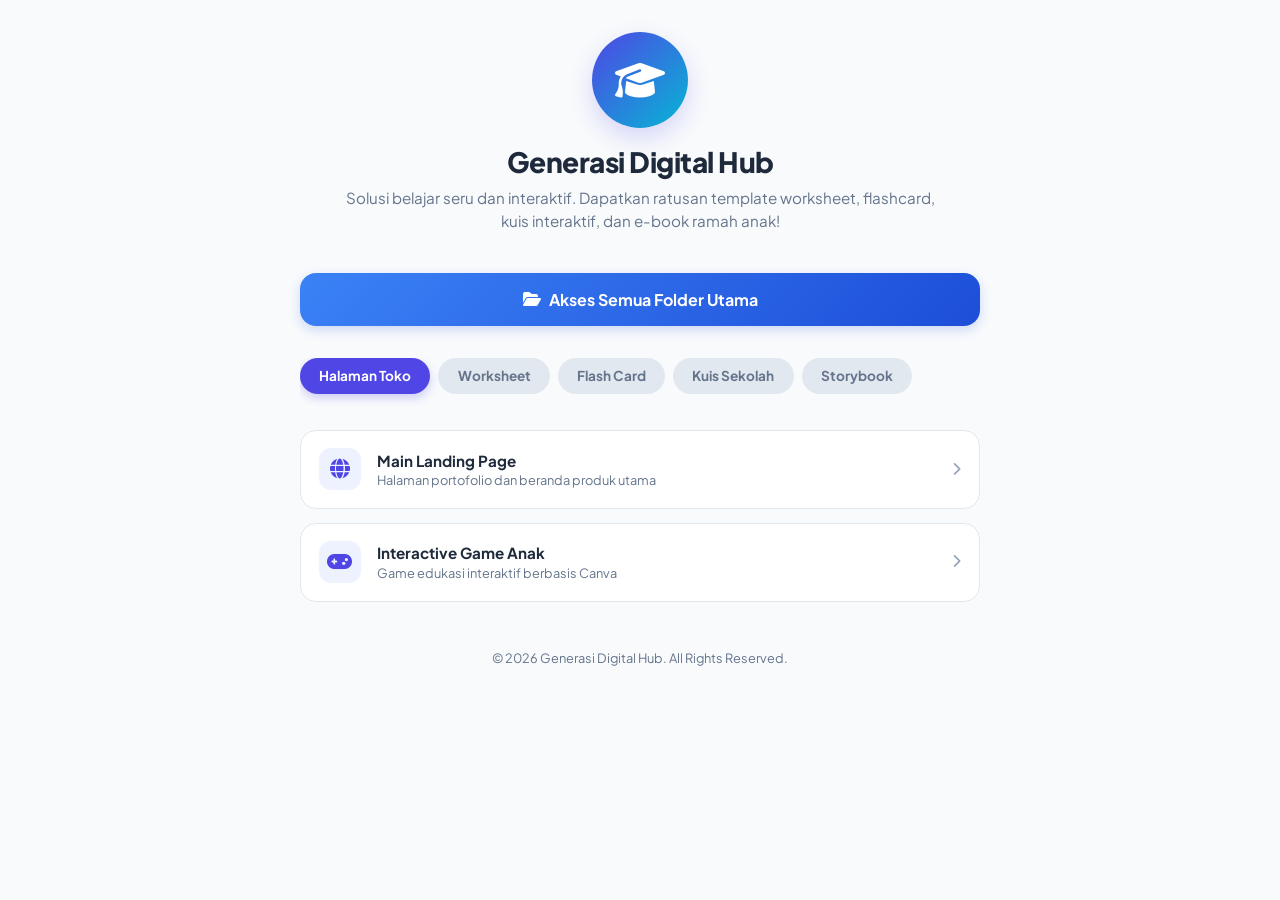
==== index.html @ f3256b4b "Web Digital Hub" ====
<!doctype html>
<html lang="id">
  <head>
    <meta charset="UTF-8" />
    <meta name="viewport" content="width=device-width, initial-scale=1.0" />
    <title>Generasi Digital Hub - Produk Edukasi Anak</title>

    <!-- Favicon (Ikon Title Tab Browser) -->
    <link rel="icon" type="image/png" href="assets/logo-digital-hub.png" />

    <!-- Google Fonts & FontAwesome Icons -->
    <link
      href="https://fonts.googleapis.com/css2?family=Plus+Jakarta+Sans:wght@400;600;700;800&display=swap"
      rel="stylesheet"
    />
    <link
      rel="stylesheet"
      href="https://cdnjs.cloudflare.com/ajax/libs/font-awesome/6.4.0/css/all.min.css"
    />

    <!-- Menghubungkan ke file CSS eksternal -->
    <link rel="stylesheet" href="style.css" />
  </head>
  <body>
    <div class="container">
      <!-- Header Profil -->
      <header class="profile-card">
        <div class="profile-avatar">
          <i class="fa-solid fa-graduation-cap"></i>
        </div>
        <h1>Generasi Digital Hub</h1>
        <p>
          Solusi belajar seru dan interaktif. Dapatkan ratusan template
          worksheet, flashcard, kuis interaktif, dan e-book ramah anak!
        </p>
      </header>

      <!-- Tombol Akses Folder Drive Utama -->
      <a
        href="https://drive.google.com/drive/folders/1yOhAw8MZ3-S7B-ZJ7oqLv1SVtbdza2so?usp=drive_link"
        target="_blank"
        class="main-folder-btn"
      >
        <i class="fa-solid fa-folder-open"></i> Akses Semua Folder Utama
      </a>

      <!-- Menu Navigasi Kategori (Tabs) -->
      <nav class="tabs-nav">
        <button class="tab-btn active" data-tab="landing">Halaman Toko</button>
        <button class="tab-btn" data-tab="worksheet">Worksheet</button>
        <button class="tab-btn" data-tab="flashcard">Flash Card</button>
        <button class="tab-btn" data-tab="quiz">Kuis Sekolah</button>
        <button class="tab-btn" data-tab="storybook">Storybook</button>
      </nav>

      <!-- ================= KATEGORI: HALAMAN TOKO ================= -->
      <div id="landing" class="tab-content active">
        <div class="grid-links">
          <a
            href="https://sites.google.com/view/opick-digital-081331661370/landing-page"
            target="_blank"
            class="link-card"
          >
            <div class="link-info">
              <div class="link-icon icon-lp">
                <i class="fa-solid fa-globe"></i>
              </div>
              <div class="link-details">
                <h3>Main Landing Page</h3>
                <p>Halaman portofolio dan beranda produk utama</p>
              </div>
            </div>
            <i class="fa-solid fa-chevron-right arrow-right"></i>
          </a>
          <a
            href="https://digitalprodukno1.my.canva.site/edukasi"
            target="_blank"
            class="link-card"
          >
            <div class="link-info">
              <div class="link-icon icon-lp">
                <i class="fa-solid fa-gamepad"></i>
              </div>
              <div class="link-details">
                <h3>Interactive Game Anak</h3>
                <p>Game edukasi interaktif berbasis Canva</p>
              </div>
            </div>
            <i class="fa-solid fa-chevron-right arrow-right"></i>
          </a>
          <!-- <a
            href="https://digital-produk554.my.canva.site/"
            target="_blank"
            class="link-card"
          >
            <div class="link-info">
              <div class="link-icon icon-lp">
                <i class="fa-solid fa-moon"></i>
              </div>
              <div class="link-details">
                <h3>Ramadhan For Kids Hub</h3>
                <p>Paket materi khusus bulan suci Ramadhan</p>
              </div>
            </div>
            <i class="fa-solid fa-chevron-right arrow-right"></i>
          </a>
          <a
            href="https://digital-produk-termurah-no-1.my.canva.site/ibadah-harian"
            target="_blank"
            class="link-card"
          >
            <div class="link-info">
              <div class="link-icon icon-lp">
                <i class="fa-solid fa-mosque"></i>
              </div>
              <div class="link-details">
                <h3>Jurnal Ibadah Harian</h3>
                <p>Pelacak aktivitas ibadah harian anak</p>
              </div>
            </div>
            <i class="fa-solid fa-chevron-right arrow-right"></i>
          </a>
          <a
            href="https://digitalprodukno1.my.canva.site/mantab"
            target="_blank"
            class="link-card"
          >
            <div class="link-info">
              <div class="link-icon icon-lp">
                <i class="fa-solid fa-wallet"></i>
              </div>
              <div class="link-details">
                <h3>Template Keuangan & Tabungan</h3>
                <p>Manajemen finansial personal praktis</p>
              </div>
            </div>
            <i class="fa-solid fa-chevron-right arrow-right"></i>
          </a>
          <a
            href="https://chat.whatsapp.com/EGX2EAZQjva0gitTzQgfru?mode=hqctcla"
            target="_blank"
            class="link-card"
          >
            <div class="link-info">
              <div class="link-icon icon-wa">
                <i class="fa-brands fa-whatsapp"></i>
              </div>
              <div class="link-details">
                <h3>Grup Komunitas WA</h3>
                <p>Dapatkan tips jualan & info produk terbaru</p>
              </div>
            </div>
            <i class="fa-solid fa-chevron-right arrow-right"></i>
          </a> -->
        </div>
      </div>

      <!-- ================= KATEGORI: WORKSHEET ================= -->
      <div id="worksheet" class="tab-content">
        <div class="sub-nav-buttons">
          <a
            href="https://sites.google.com/view/generasi554/worksheet"
            target="_blank"
            class="btn-sub-green"
            ><i class="fa-solid fa-file-lines"></i> Web Worksheet</a
          >
          <a
            href="https://drive.google.com/drive/folders/1l0S2315Ajy639b77WOz5zc8lnQIIHLxS?usp=drive_link"
            target="_blank"
            class="btn-sub-blue"
            ><i class="fa-solid fa-folder"></i> Folder Drive</a
          >
        </div>
        <div class="grid-links">
          <a
            href="https://drive.google.com/file/d/1TR3hW6Ta8EW6JM1tsCQ7rFKMreN8O-rH/view?usp=drive_link"
            target="_blank"
            class="link-card"
          >
            <div class="link-info">
              <div class="link-icon icon-ws">
                <i class="fa-solid fa-font"></i>
              </div>
              <div class="link-details">
                <h3>Seri Alfabet</h3>
                <p>Belajar menulis & mengenal huruf abjad</p>
              </div>
            </div>
            <i class="fa-solid fa-chevron-right arrow-right"></i>
          </a>
          <a
            href="https://drive.google.com/file/d/1B8YoKbNsIa2Cz17eKem4wo7slBunPDha/view?usp=drive_link"
            target="_blank"
            class="link-card"
          >
            <div class="link-info">
              <div class="link-icon icon-ws">
                <i class="fa-solid fa-book-quran"></i>
              </div>
              <div class="link-details">
                <h3>Seri Huruf Hijaiyah</h3>
                <p>Dasar membaca Al-Qur'an sejak dini</p>
              </div>
            </div>
            <i class="fa-solid fa-chevron-right arrow-right"></i>
          </a>
          <a
            href="https://drive.google.com/file/d/1MfzAHmiw7P8wLepiQCrmdug3B9asnDfl/view?usp=drive_link"
            target="_blank"
            class="link-card"
          >
            <div class="link-info">
              <div class="link-icon icon-ws">
                <i class="fa-solid fa-calculator"></i>
              </div>
              <div class="link-details">
                <h3>Seri Berhitung & Matematika</h3>
                <p>Latihan angka dasar dan penjumlahan ceria</p>
              </div>
            </div>
            <i class="fa-solid fa-chevron-right arrow-right"></i>
          </a>
          <a
            href="https://drive.google.com/file/d/1g7926h3T6iOXViNBSBApqz4NqtBubUJS/view?usp=drive_link"
            target="_blank"
            class="link-card"
          >
            <div class="link-info">
              <div class="link-icon icon-ws">
                <i class="fa-solid fa-paw"></i>
              </div>
              <div class="link-details">
                <h3>Seri Dunia Hewan (Fauna)</h3>
                <p>Mewarnai dan mencocokkan nama binatang</p>
              </div>
            </div>
            <i class="fa-solid fa-chevron-right arrow-right"></i>
          </a>
          <a
            href="https://drive.google.com/file/d/1h-lD93qgHqm221priLwvXOg4YoIK0x2-/view?usp=drive_link"
            target="_blank"
            class="link-card"
          >
            <div class="link-info">
              <div class="link-icon icon-ws">
                <i class="fa-solid fa-star-and-crescent"></i>
              </div>
              <div class="link-details">
                <h3>Seri Sholat & Wudhu</h3>
                <p>Panduan visual urutan ibadah wajib</p>
              </div>
            </div>
            <i class="fa-solid fa-chevron-right arrow-right"></i>
          </a>
        </div>
      </div>

      <!-- ================= KATEGORI: FLASH CARD ================= -->
      <div id="flashcard" class="tab-content">
        <div class="sub-nav-buttons">
          <a
            href="https://sites.google.com/view/generasi554/flash-card"
            target="_blank"
            class="btn-sub-orange"
            ><i class="fa-solid fa-layer-group"></i> Lihat Galeri Situs Flash
            Card Resmi</a
          >
        </div>
        <div class="grid-links">
          <a
            href="https://drive.google.com/file/d/1fqWiFR5ugVbkWgcGM77GCPgfOXIOn9Sw/view?usp=drive_link"
            target="_blank"
            class="link-card"
          >
            <div class="link-info">
              <div class="link-icon icon-fc">
                <i class="fa-solid fa-language"></i>
              </div>
              <div class="link-details">
                <h3>Flashcard Huruf Hijaiyah</h3>
                <p>Kartu hafalan praktis huruf Arab</p>
              </div>
            </div>
            <i class="fa-solid fa-chevron-right arrow-right"></i>
          </a>
          <a
            href="https://drive.google.com/drive/folders/1MUu9HjrU8HVXU00QNXer6wfanigWYUR2?usp=drive_link"
            target="_blank"
            class="link-card"
          >
            <div class="link-info">
              <div class="link-icon icon-fc">
                <i class="fa-solid fa-comments"></i>
              </div>
              <div class="link-details">
                <h3>Kosa Kata 3 Bahasa</h3>
                <p>Bahasa Indonesia, Inggris, dan Arab</p>
              </div>
            </div>
            <i class="fa-solid fa-chevron-right arrow-right"></i>
          </a>
          <a
            href="https://drive.google.com/file/d/1cw4KsduW1F9Yvc0DpHddKQocmUStiwEY/view?usp=drive_link"
            target="_blank"
            class="link-card"
          >
            <div class="link-info">
              <div class="link-icon icon-fc">
                <i class="fa-solid fa-divide"></i>
              </div>
              <div class="link-details">
                <h3>Perkalian & Pembagian</h3>
                <p>Metode kartu cepat hafal matematika dasar</p>
              </div>
            </div>
            <i class="fa-solid fa-chevron-right arrow-right"></i>
          </a>
          <a
            href="https://drive.google.com/file/d/17Z3YxlRS6XB1Fmj3piUB1jRF-kLIXOOI/view?usp=drive_link"
            target="_blank"
            class="link-card"
          >
            <div class="link-info">
              <div class="link-icon icon-fc">
                <i class="fa-solid fa-user-astronaut"></i>
              </div>
              <div class="link-details">
                <h3>Seri Tata Surya & Planet</h3>
                <p>Mengenal jagat raya secara visual</p>
              </div>
            </div>
            <i class="fa-solid fa-chevron-right arrow-right"></i>
          </a>
        </div>
      </div>

      <!-- ================= KATEGORI: KUIS SEKOLAH ================= -->
      <div id="quiz" class="tab-content">
        <div class="grid-links">
          <a
            href="https://sites.google.com/view/quiz-anak/pilih-kelas-sd"
            target="_blank"
            class="link-card portal-card"
          >
            <div class="link-info">
              <div class="link-icon icon-qz">
                <i class="fa-solid fa-list-check"></i>
              </div>
              <div class="link-details">
                <h3>Portal Semua Kelas SD</h3>
                <p>Akses bank soal utama untuk Sekolah Dasar</p>
              </div>
            </div>
            <i class="fa-solid fa-chevron-right arrow-right"></i>
          </a>
          <div class="quiz-grid-classes">
            <a
              href="https://sites.google.com/view/quiz-anak/kelas-1-sd"
              target="_blank"
              class="class-btn"
              >Kelas 1 SD</a
            >
            <a
              href="https://sites.google.com/view/quiz-anak/kelas-2-sd"
              target="_blank"
              class="class-btn"
              >Kelas 2 SD</a
            >
            <a
              href="https://sites.google.com/view/quiz-anak/kelas-3-sd"
              target="_blank"
              class="class-btn"
              >Kelas 3 SD</a
            >
            <a
              href="https://sites.google.com/view/quiz-anak/kelas-4-sd"
              target="_blank"
              class="class-btn"
              >Kelas 4 SD</a
            >
            <a
              href="https://sites.google.com/view/quiz-anak/kelas-5-sd"
              target="_blank"
              class="class-btn"
              >Kelas 5 SD</a
            >
            <a
              href="https://sites.google.com/view/quiz-anak/kelas-6-sd"
              target="_blank"
              class="class-btn"
              >Kelas 6 SD</a
            >
          </div>
        </div>
      </div>

      <!-- ================= KATEGORI: STORYBOOK ================= -->
      <div id="storybook" class="tab-content">
        <div
          class="storybook-header"
          style="
            margin-bottom: 20px;
            text-align: center;
            padding: 20px;
            background: #fef2f2;
            border-radius: 20px;
          "
        >
          <img
            src="assets/story1.png"
            alt="Story Illustration"
            style="
              width: 100%;
              max-width: 300px;
              border-radius: 15px;
              margin-bottom: 10px;
            "
          />
          <p style="font-size: 0.9rem; color: #991b1b; font-weight: 600">
            "Buka jendela dunia melalui imajinasi dan kisah-kisah inspiratif."
          </p>
        </div>

        <div class="grid-links">
          <!-- <a
            href="https://sites.google.com/view/generasi554/e-book"
            target="_blank"
            class="link-card portal-card"
          >
            <div class="link-info">
              <div class="link-icon icon-bk">
                <i class="fa-solid fa-book-sparkles"></i>
              </div>
              <div class="link-details">
                <h3>Pusat E-Book Digital</h3>
                <p>Lihat semua koleksi buku cerita terlengkap</p>
              </div>
            </div>
            <i
              class="fa-solid fa-arrow-up-right-from-square"
              style="color: white; opacity: 0.7"
            ></i>
          </a> -->

          <div class="quiz-grid-classes">
            <a
              href="https://sites.google.com/view/generasi554/e-book/cerita-hewan"
              target="_blank"
              class="class-btn"
            >
              <i class="fa-solid fa-paw" style="color: #10b981"></i>
              Cerita Hewan
            </a>
            <a
              href="https://sites.google.com/view/generasi554/e-book/nabi-nabi"
              target="_blank"
              class="class-btn"
            >
              <i class="fa-solid fa-mosque" style="color: #f59e0b"></i>
              Kisah Nabi
            </a>
          </div>
        </div>
      </div>

      <!-- Footer -->
      <footer>
        <p>&copy; 2026 Generasi Digital Hub. All Rights Reserved.</p>
      </footer>
    </div>

    <!-- Menghubungkan ke file JavaScript eksternal -->
    <script src="script.js"></script>
  </body>
</html>
---- style.css ----
:root {
  --primary: #4f46e5;
  --secondary: #06b6d4;
  --accent: #f59e0b;
  --bg: #f8fafc;
  --card-bg: #ffffff;
  --text-main: #1e293b;
  --text-muted: #64748b;
}

/* Reset Dasar */
* {
  box-sizing: border-box;
  margin: 0;
  padding: 0;
  font-family: "Plus Jakarta Sans", sans-serif;
}

body {
  background-color: var(--bg);
  color: var(--text-main);
  min-height: 100vh;
  padding: 2rem 1rem;
}

.container {
  max-width: 680px;
  margin: 0 auto;
}

/* Profile Header */
.profile-card {
  text-align: center;
  margin-bottom: 2.5rem;
  animation: fadeIn 0.6s ease;
}

.profile-avatar {
  width: 96px;
  height: 96px;
  background: linear-gradient(135deg, var(--primary), var(--secondary));
  color: white;
  border-radius: 50%;
  display: flex;
  align-items: center;
  justify-content: center;
  margin: 0 auto 1rem;
  font-size: 2.5rem;
  box-shadow: 0 10px 25px rgba(79, 70, 229, 0.2);
}

.profile-card h1 {
  font-size: 1.75rem;
  font-weight: 800;
  margin-bottom: 0.5rem;
  letter-spacing: -0.5px;
}

.profile-card p {
  color: var(--text-muted);
  font-size: 0.95rem;
  max-width: 600px;
  margin: 0 auto;
  line-height: 1.5;
}

/* Tombol Folder Utama */
.main-folder-btn {
  display: flex;
  align-items: center;
  justify-content: center;
  gap: 0.5rem;
  background: linear-gradient(135deg, #3b82f6, #1d4ed8);
  color: white;
  padding: 1rem;
  border-radius: 16px;
  text-decoration: none;
  font-weight: 700;
  margin-bottom: 2rem;
  box-shadow: 0 4px 12px rgba(29, 78, 216, 0.2);
  transition: transform 0.2s;
}

.main-folder-btn:hover {
  transform: translateY(-2px);
}

/* Tab Navigasi */
.tabs-nav {
  display: flex;
  gap: 0.5rem;
  overflow-x: auto;
  padding-bottom: 0.75rem;
  margin-bottom: 1.5rem;
  scrollbar-width: none;
}

.tabs-nav::-webkit-scrollbar {
  display: none;
}

.tab-btn {
  background: #e2e8f0;
  border: none;
  padding: 0.6rem 1.2rem;
  border-radius: 30px;
  font-size: 0.85rem;
  font-weight: 700;
  color: var(--text-muted);
  cursor: pointer;
  white-space: nowrap;
  transition: all 0.2s ease;
}

.tab-btn.active {
  background: var(--primary);
  color: white;
  box-shadow: 0 4px 10px rgba(79, 70, 229, 0.25);
}

/* Konten Tab */
.tab-content {
  display: none;
  animation: slideUp 0.4s ease;
}

.tab-content.active {
  display: block;
}

.grid-links {
  display: flex;
  flex-direction: column;
  gap: 0.85rem;
}

/* Desain Card Link */
.link-card {
  background: var(--card-bg);
  border: 1px solid #e2e8f0;
  border-radius: 16px;
  padding: 1.1rem;
  display: flex;
  align-items: center;
  justify-content: space-between;
  text-decoration: none;
  color: var(--text-main);
  transition: all 0.2s cubic-bezier(0.4, 0, 0.2, 1);
}

.link-card:hover {
  transform: translateY(-2px);
  border-color: var(--primary);
  box-shadow: 0 10px 20px rgba(0, 0, 0, 0.04);
}

.link-info {
  display: flex;
  align-items: center;
  gap: 1rem;
}

.link-icon {
  width: 42px;
  height: 42px;
  border-radius: 12px;
  display: flex;
  align-items: center;
  justify-content: center;
  font-size: 1.25rem;
}

/* Pewarnaan Icon Kustom */
.icon-lp {
  background: #eef2ff;
  color: #4f46e5;
}
.icon-ws {
  background: #ecfdf5;
  color: #10b981;
}
.icon-fc {
  background: #fff7ed;
  color: #f97316;
}
.icon-qz {
  background: #f0fdf4;
  color: #22c55e;
}
.icon-wa {
  background: #dcfce7;
  color: #16a34a;
}

.link-details h3 {
  font-size: 0.95rem;
  font-weight: 700;
  margin-bottom: 0.15rem;
}

.link-details p {
  font-size: 0.8rem;
  color: var(--text-muted);
}

.arrow-right {
  color: #94a3b8;
  font-size: 0.85rem;
  transition: transform 0.2s;
}

.link-card:hover .arrow-right {
  transform: translateX(4px);
  color: var(--primary);
}

/* Sub Navigation Buttons (Sub-Header Tab) */
.sub-nav-buttons {
  margin-bottom: 1rem;
  display: flex;
  gap: 0.5rem;
}

.sub-nav-buttons a {
  flex: 1;
  text-align: center;
  font-size: 0.8rem;
  padding: 0.6rem;
  border-radius: 8px;
  text-decoration: none;
  font-weight: bold;
}

.btn-sub-green {
  background: #def7ec;
  color: #03543f;
}
.btn-sub-blue {
  background: #ebf5ff;
  color: #1e429f;
}
.btn-sub-orange {
  background: #fff7ed;
  color: #c2410c;
  display: block;
  width: 100%;
}

/* Grid Tombol Kelas Kuis */
.portal-card {
  border-left: 4px solid var(--secondary);
}

.quiz-grid-classes {
  display: grid;
  grid-template-columns: repeat(2, 1fr);
  gap: 0.75rem;
  margin-top: 0.5rem;
}

.class-btn {
  background: white;
  border: 1px solid #e2e8f0;
  padding: 1rem;
  border-radius: 12px;
  text-decoration: none;
  text-align: center;
  color: var(--text-main);
  font-weight: 700;
  font-size: 0.9rem;
  transition: all 0.2s;
}

.class-btn:hover {
  background: #f1f5f9;
  border-color: var(--secondary);
}

/* Footer */
footer {
  text-align: center;
  margin-top: 3rem;
  font-size: 0.8rem;
  color: var(--text-muted);
}

/* Animasi */
@keyframes fadeIn {
  from {
    opacity: 0;
    transform: translateY(-10px);
  }
  to {
    opacity: 1;
    transform: translateY(0);
  }
}

@keyframes slideUp {
  from {
    opacity: 0;
    transform: translateY(15px);
  }
  to {
    opacity: 1;
    transform: translateY(0);
  }
}

/* Gaya Khusus Kategori Storybook */
#storybook .portal-card {
  background: linear-gradient(135deg, #6366f1 0%, #a855f7 100%);
  border: none;
  color: white;
  transition: transform 0.3s ease;
}

#storybook .portal-card:hover {
  transform: translateY(-5px);
  box-shadow: 0 10px 20px rgba(99, 102, 241, 0.3);
}

#storybook .portal-card h3,
#storybook .portal-card p {
  color: white;
}

#storybook .icon-bk {
  background: rgba(255, 255, 255, 0.2) !important;
  color: white !important;
}

/* Mengubah tombol kelas menjadi Tile/Kartu Kecil */
#storybook .quiz-grid-classes {
  display: grid;
  grid-template-columns: 1fr 1fr;
  gap: 15px;
  margin-top: 20px;
}

#storybook .class-btn {
  background: white;
  border: 2px solid #f3f4f6;
  border-radius: 15px;
  padding: 20px 15px;
  display: flex;
  flex-direction: column;
  align-items: center;
  justify-content: center;
  gap: 10px;
  font-weight: 700;
  color: #4b5563;
  text-decoration: none;
  transition: all 0.3s ease;
  height: auto; /* Agar fleksibel */
}

#storybook .class-btn i {
  font-size: 2rem;
  margin-bottom: 5px;
}

/* Warna Hover khusus tiap kategori */
#storybook .class-btn:nth-child(1):hover {
  /* Cerita Hewan */
  border-color: #10b981;
  background: #ecfdf5;
  color: #047857;
}

#storybook .class-btn:nth-child(2):hover {
  /* Kisah Nabi */
  border-color: #f59e0b;
  background: #fffbeb;
  color: #b45309;
}
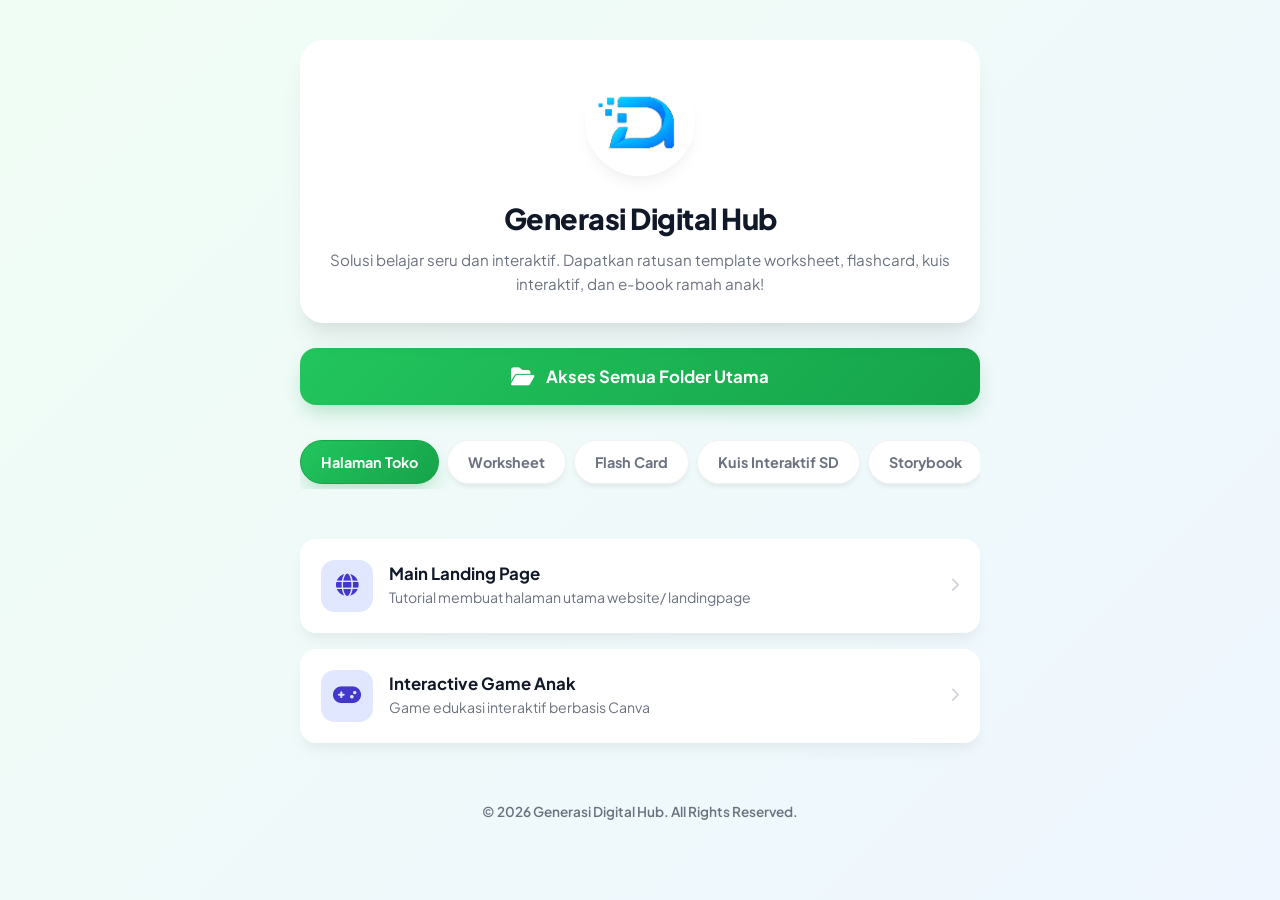
==== commit b282932c: "Update style" ====
--- a/index.html
+++ b/index.html
@@ -26,7 +26,7 @@
       <!-- Header Profil -->
       <header class="profile-card">
         <div class="profile-avatar">
-          <i class="fa-solid fa-graduation-cap"></i>
+          <img src="assets/logo-digital-hub.png" alt="Ika Digital Hub" />
         </div>
         <h1>Generasi Digital Hub</h1>
         <p>
@@ -45,13 +45,20 @@
       </a>
 
       <!-- Menu Navigasi Kategori (Tabs) -->
-      <nav class="tabs-nav">
-        <button class="tab-btn active" data-tab="landing">Halaman Toko</button>
-        <button class="tab-btn" data-tab="worksheet">Worksheet</button>
-        <button class="tab-btn" data-tab="flashcard">Flash Card</button>
-        <button class="tab-btn" data-tab="quiz">Kuis Sekolah</button>
-        <button class="tab-btn" data-tab="storybook">Storybook</button>
-      </nav>
+      <div class="tabs-container">
+        <nav class="tabs-nav" id="tabsNav">
+          <button class="tab-btn active" data-tab="landing">
+            Halaman Toko
+          </button>
+          <button class="tab-btn" data-tab="worksheet">Worksheet</button>
+          <button class="tab-btn" data-tab="flashcard">Flash Card</button>
+          <button class="tab-btn" data-tab="quiz">Kuis Interaktif SD</button>
+          <button class="tab-btn" data-tab="storybook">Storybook</button>
+        </nav>
+        <button class="tab-next-btn" id="tabNextBtn" aria-label="Next Category">
+          <i class="fa-solid fa-chevron-right"></i>
+        </button>
+      </div>
 
       <!-- ================= KATEGORI: HALAMAN TOKO ================= -->
       <div id="landing" class="tab-content active">
@@ -67,7 +74,7 @@
               </div>
               <div class="link-details">
                 <h3>Main Landing Page</h3>
-                <p>Halaman portofolio dan beranda produk utama</p>
+                <p>Tutorial membuat halaman utama website/ landingpage</p>
               </div>
             </div>
             <i class="fa-solid fa-chevron-right arrow-right"></i>
@@ -315,18 +322,19 @@
             </div>
             <i class="fa-solid fa-chevron-right arrow-right"></i>
           </a>
-          <a
-            href="https://drive.google.com/file/d/17Z3YxlRS6XB1Fmj3piUB1jRF-kLIXOOI/view?usp=drive_link"
+
+          <a
+            href="https://drive.google.com/drive/folders/1wjxrXimkU-em0KOehtTSGDWdwWrPpYQA?usp=drive_link"
             target="_blank"
             class="link-card"
           >
             <div class="link-info">
               <div class="link-icon icon-fc">
-                <i class="fa-solid fa-user-astronaut"></i>
-              </div>
-              <div class="link-details">
-                <h3>Seri Tata Surya & Planet</h3>
-                <p>Mengenal jagat raya secara visual</p>
+                <i class="fa-solid fa-folder"></i>
+              </div>
+              <div class="link-details">
+                <h3>Full Flashcard</h3>
+                <p>Kumpulan Flashcard</p>
               </div>
             </div>
             <i class="fa-solid fa-chevron-right arrow-right"></i>
--- a/style.css
+++ b/style.css
@@ -1,97 +1,172 @@
+/* ================= SYSTEM RESET & VARIABLES ================= */
 :root {
-  --primary: #4f46e5;
-  --secondary: #06b6d4;
-  --accent: #f59e0b;
-  --bg: #f8fafc;
-  --card-bg: #ffffff;
-  --text-main: #1e293b;
-  --text-muted: #64748b;
-}
-
-/* Reset Dasar */
+  --primary-color: #4f46e5;
+  --bg-gradient: linear-gradient(135deg, #f0fdf4 0%, #eff6ff 100%);
+  --text-main: #1f2937;
+  --text-muted: #6b7280;
+  --card-bg: rgba(255, 255, 255, 0.95);
+  --shadow-sm:
+    0 4px 6px -1px rgba(0, 0, 0, 0.05), 0 2px 4px -1px rgba(0, 0, 0, 0.03);
+  --shadow-md:
+    0 10px 15px -3px rgba(0, 0, 0, 0.05), 0 4px 6px -2px rgba(0, 0, 0, 0.02);
+  --shadow-lg:
+    0 20px 25px -5px rgba(0, 0, 0, 0.08), 0 10px 10px -5px rgba(0, 0, 0, 0.04);
+  --radius-lg: 24px;
+  --radius-md: 16px;
+  --transition: all 0.3s cubic-bezier(0.4, 0, 0.2, 1);
+}
+
 * {
-  box-sizing: border-box;
   margin: 0;
   padding: 0;
+  box-sizing: border-box;
+}
+
+body {
   font-family: "Plus Jakarta Sans", sans-serif;
-}
-
-body {
-  background-color: var(--bg);
+  background: var(--bg-gradient);
   color: var(--text-main);
   min-height: 100vh;
-  padding: 2rem 1rem;
+  padding: 40px 20px;
+  display: flex;
+  justify-content: center;
+  align-items: flex-start;
 }
 
 .container {
+  width: 100%;
   max-width: 680px;
   margin: 0 auto;
 }
 
-/* Profile Header */
+/* ================= HEADER PROFILE ================= */
 .profile-card {
+  background: var(--card-bg);
+  padding: 25px 10px;
+  border-radius: var(--radius-lg);
   text-align: center;
-  margin-bottom: 2.5rem;
-  animation: fadeIn 0.6s ease;
-}
-
-.profile-avatar {
-  width: 96px;
-  height: 96px;
-  background: linear-gradient(135deg, var(--primary), var(--secondary));
-  color: white;
+  box-shadow: var(--shadow-lg);
+  backdrop-filter: blur(10px);
+  border: 1px solid rgba(255, 255, 255, 0.6);
+  margin-bottom: 25px;
+  position: relative;
+  overflow: hidden;
+}
+
+.profile-avatar img {
+  width: 110px;
+  height: 110px;
   border-radius: 50%;
-  display: flex;
-  align-items: center;
-  justify-content: center;
-  margin: 0 auto 1rem;
-  font-size: 2.5rem;
-  box-shadow: 0 10px 25px rgba(79, 70, 229, 0.2);
+  object-fit: cover;
+  border: 4px solid #fff;
+  box-shadow: var(--shadow-md);
+  margin-bottom: 20px;
+  transition: var(--transition);
+}
+
+.profile-card:hover .profile-avatar img {
+  transform: scale(1.05) rotate(5deg);
 }
 
 .profile-card h1 {
-  font-size: 1.75rem;
+  font-size: 1.8rem;
   font-weight: 800;
-  margin-bottom: 0.5rem;
+  color: #111827;
+  margin-bottom: 12px;
   letter-spacing: -0.5px;
 }
 
 .profile-card p {
+  font-size: 0.95rem;
   color: var(--text-muted);
-  font-size: 0.95rem;
-  max-width: 600px;
-  margin: 0 auto;
-  line-height: 1.5;
-}
-
-/* Tombol Folder Utama */
+  line-height: 1.6;
+}
+
+/* ================= MAIN DRIVE BUTTON ================= */
 .main-folder-btn {
   display: flex;
   align-items: center;
   justify-content: center;
-  gap: 0.5rem;
-  background: linear-gradient(135deg, #3b82f6, #1d4ed8);
-  color: white;
-  padding: 1rem;
-  border-radius: 16px;
+  gap: 12px;
+  background: linear-gradient(135deg, #22c55e 0%, #16a34a 100%);
+  color: white;
   text-decoration: none;
+  padding: 18px;
+  border-radius: var(--radius-md);
   font-weight: 700;
-  margin-bottom: 2rem;
-  box-shadow: 0 4px 12px rgba(29, 78, 216, 0.2);
-  transition: transform 0.2s;
+  font-size: 1.05rem;
+  box-shadow: 0 10px 20px -5px rgba(22, 163, 74, 0.3);
+  transition: var(--transition);
+  margin-bottom: 30px;
 }
 
 .main-folder-btn:hover {
-  transform: translateY(-2px);
-}
-
-/* Tab Navigasi */
+  transform: translateY(-3px);
+  box-shadow: 0 15px 25px -5px rgba(22, 163, 74, 0.4);
+}
+
+.main-folder-btn i {
+  font-size: 1.3rem;
+}
+
+/* ================= TABS NAVIGATION ================= */
 .tabs-nav {
   display: flex;
-  gap: 0.5rem;
+  gap: 8px;
   overflow-x: auto;
-  padding-bottom: 0.75rem;
-  margin-bottom: 1.5rem;
+  padding-bottom: 10px;
+  margin-bottom: 25px;
+  scrollbar-width: none; /* Hide scrollbar for Firefox */
+}
+
+.tabs-nav::-webkit-scrollbar {
+  display: none; /* Hide scrollbar for Chrome/Safari */
+}
+
+.tab-btn {
+  flex: 0 0 auto;
+  background: var(--card-bg);
+  border: 1px solid rgba(0, 0, 0, 0.05);
+  padding: 12px 20px;
+  border-radius: 30px;
+  font-family: inherit;
+  font-weight: 700;
+  font-size: 0.9rem;
+  color: var(--text-muted);
+  cursor: pointer;
+  box-shadow: var(--shadow-sm);
+  transition: var(--transition);
+}
+
+.tab-btn:hover {
+  background: #f3f4f6;
+  color: var(--text-main);
+}
+
+.tab-btn.active {
+  background: linear-gradient(135deg, #22c55e 0%, #16a34a 100%);
+  color: white;
+  box-shadow: 0 10px 20px -5px rgba(22, 163, 74, 0.3);
+  border-color: #16a34a;
+}
+
+/* Kontainer Utama Navigasi */
+.tabs-container {
+  position: relative;
+  margin-bottom: 25px;
+  width: 100%;
+  display: flex;
+  align-items: center;
+}
+
+/* Area Menu yang Bisa Di-scroll */
+.tabs-nav {
+  display: flex;
+  gap: 8px;
+  overflow-x: auto;
+  scroll-behavior: smooth; /* Membuat efek geser menjadi halus saat tombol diklik */
+  width: 100%;
+  padding: 5px 50px 5px 0px; /* Memberi ruang di kanan agar tombol tidak tertutup tombol panah */
   scrollbar-width: none;
 }
 
@@ -99,278 +174,306 @@
   display: none;
 }
 
-.tab-btn {
-  background: #e2e8f0;
+/* Tombol Panah "Next" Modern */
+.tab-next-btn {
+  position: absolute;
+  right: 0;
+  top: 50%;
+  transform: translateY(-50%);
+  width: 38px;
+  height: 38px;
+  background: linear-gradient(135deg, #22c55e 0%, #16a34a 100%);
+  color: white;
   border: none;
-  padding: 0.6rem 1.2rem;
-  border-radius: 30px;
-  font-size: 0.85rem;
-  font-weight: 700;
-  color: var(--text-muted);
+  border-radius: 50%;
+  display: flex;
+  align-items: center;
+  justify-content: center;
   cursor: pointer;
-  white-space: nowrap;
-  transition: all 0.2s ease;
-}
-
-.tab-btn.active {
-  background: var(--primary);
-  color: white;
-  box-shadow: 0 4px 10px rgba(79, 70, 229, 0.25);
-}
-
-/* Konten Tab */
+  box-shadow: 0 4px 10px rgba(22, 163, 74, 0.35);
+  z-index: 10;
+  transition: var(--transition);
+}
+
+.tab-next-btn:hover {
+  background: linear-gradient(135deg, #16a34a 0%, #15803d 100%);
+  transform: translateY(-50%) scale(1.05);
+}
+
+/* Menyembunyikan tombol panah di layar PC/Laptop besar karena semua menu sudah terlihat */
+@media (min-width: 769px) {
+  .tab-next-btn {
+    display: none;
+  }
+  .tabs-nav {
+    padding-right: 0; /* Kembalikan padding di desktop */
+  }
+}
+
+/* ================= TAB CONTENT SYSTEM ================= */
 .tab-content {
   display: none;
-  animation: slideUp 0.4s ease;
+  animation: fadeIn 0.4s ease-in-out;
 }
 
 .tab-content.active {
   display: block;
 }
 
+@keyframes fadeIn {
+  from {
+    opacity: 0;
+    transform: translateY(10px);
+  }
+  to {
+    opacity: 1;
+    transform: translateY(0);
+  }
+}
+
+/* ================= GRID LINKS (CARDS) ================= */
 .grid-links {
   display: flex;
   flex-direction: column;
-  gap: 0.85rem;
-}
-
-/* Desain Card Link */
+  gap: 16px;
+}
+
 .link-card {
+  display: flex;
+  align-items: center;
+  justify-content: space-between;
   background: var(--card-bg);
-  border: 1px solid #e2e8f0;
-  border-radius: 16px;
-  padding: 1.1rem;
-  display: flex;
-  align-items: center;
-  justify-content: space-between;
+  padding: 20px;
+  border-radius: var(--radius-md);
   text-decoration: none;
-  color: var(--text-main);
-  transition: all 0.2s cubic-bezier(0.4, 0, 0.2, 1);
+  box-shadow: var(--shadow-md);
+  border: 1px solid rgba(255, 255, 255, 0.7);
+  transition: var(--transition);
 }
 
 .link-card:hover {
-  transform: translateY(-2px);
-  border-color: var(--primary);
-  box-shadow: 0 10px 20px rgba(0, 0, 0, 0.04);
+  transform: translateX(4px) translateY(-2px);
+  box-shadow: var(--shadow-lg);
+  border-color: rgba(79, 70, 229, 0.2);
 }
 
 .link-info {
   display: flex;
   align-items: center;
-  gap: 1rem;
-}
-
+  gap: 16px;
+}
+
+/* Icons styling with vibrant colors */
 .link-icon {
-  width: 42px;
-  height: 42px;
-  border-radius: 12px;
-  display: flex;
-  align-items: center;
-  justify-content: center;
-  font-size: 1.25rem;
-}
-
-/* Pewarnaan Icon Kustom */
+  width: 52px;
+  height: 52px;
+  border-radius: 14px;
+  display: flex;
+  align-items: center;
+  justify-content: center;
+  font-size: 1.4rem;
+}
+
 .icon-lp {
-  background: #eef2ff;
-  color: #4f46e5;
+  background: #e0e7ff;
+  color: #4338ca;
 }
 .icon-ws {
-  background: #ecfdf5;
-  color: #10b981;
+  background: #dcfce7;
+  color: #15803d;
 }
 .icon-fc {
-  background: #fff7ed;
-  color: #f97316;
+  background: #ffedd5;
+  color: #c2410c;
 }
 .icon-qz {
-  background: #f0fdf4;
-  color: #22c55e;
+  background: #fae8ff;
+  color: #a21caf;
 }
 .icon-wa {
   background: #dcfce7;
   color: #16a34a;
+  font-size: 1.6rem;
 }
 
 .link-details h3 {
-  font-size: 0.95rem;
+  font-size: 1.05rem;
   font-weight: 700;
-  margin-bottom: 0.15rem;
+  color: #111827;
+  margin-bottom: 4px;
 }
 
 .link-details p {
-  font-size: 0.8rem;
+  font-size: 0.88rem;
   color: var(--text-muted);
+  line-height: 1.4;
 }
 
 .arrow-right {
-  color: #94a3b8;
-  font-size: 0.85rem;
-  transition: transform 0.2s;
+  color: #d1d5db;
+  transition: var(--transition);
+  font-size: 0.9rem;
 }
 
 .link-card:hover .arrow-right {
-  transform: translateX(4px);
-  color: var(--primary);
-}
-
-/* Sub Navigation Buttons (Sub-Header Tab) */
+  color: var(--primary-color);
+  transform: translateX(3px);
+}
+
+/* ================= SUB NAVIGATION BUTTONS ================= */
 .sub-nav-buttons {
-  margin-bottom: 1rem;
-  display: flex;
-  gap: 0.5rem;
+  display: grid;
+  grid-template-columns: 1fr 1fr;
+  gap: 12px;
+  margin-bottom: 20px;
 }
 
 .sub-nav-buttons a {
-  flex: 1;
-  text-align: center;
-  font-size: 0.8rem;
-  padding: 0.6rem;
-  border-radius: 8px;
+  display: flex;
+  align-items: center;
+  justify-content: center;
+  gap: 8px;
   text-decoration: none;
-  font-weight: bold;
+  padding: 14px;
+  border-radius: var(--radius-md);
+  font-weight: 700;
+  font-size: 0.9rem;
+  box-shadow: var(--shadow-sm);
+  transition: var(--transition);
+}
+
+.sub-nav-buttons a:hover {
+  transform: translateY(-2px);
 }
 
 .btn-sub-green {
-  background: #def7ec;
-  color: #03543f;
+  background: #10b981;
+  color: white;
 }
 .btn-sub-blue {
-  background: #ebf5ff;
-  color: #1e429f;
+  background: #3b82f6;
+  color: white;
 }
 .btn-sub-orange {
-  background: #fff7ed;
-  color: #c2410c;
-  display: block;
-  width: 100%;
-}
-
-/* Grid Tombol Kelas Kuis */
-.portal-card {
-  border-left: 4px solid var(--secondary);
-}
-
+  background: #f97316;
+  color: white;
+  grid-column: span 2;
+}
+
+/* ================= QUIZ CLASS GRID ================= */
 .quiz-grid-classes {
   display: grid;
   grid-template-columns: repeat(2, 1fr);
-  gap: 0.75rem;
-  margin-top: 0.5rem;
+  gap: 12px;
+  margin-top: 8px;
 }
 
 .class-btn {
-  background: white;
-  border: 1px solid #e2e8f0;
-  padding: 1rem;
-  border-radius: 12px;
+  display: flex;
+  align-items: center;
+  justify-content: center;
+  gap: 8px;
+  background: var(--card-bg);
+  border: 1px solid rgba(0, 0, 0, 0.05);
+  padding: 16px;
+  border-radius: var(--radius-md);
   text-decoration: none;
-  text-align: center;
+  font-weight: 700;
+  font-size: 0.95rem;
   color: var(--text-main);
-  font-weight: 700;
-  font-size: 0.9rem;
-  transition: all 0.2s;
+  box-shadow: var(--shadow-sm);
+  transition: var(--transition);
 }
 
 .class-btn:hover {
-  background: #f1f5f9;
-  border-color: var(--secondary);
-}
-
-/* Footer */
+  background: var(--primary-color);
+  color: white;
+  transform: translateY(-2px);
+  box-shadow: 0 8px 15px -3px rgba(79, 70, 229, 0.2);
+}
+
+/* ================= FOOTER ================= */
 footer {
   text-align: center;
-  margin-top: 3rem;
-  font-size: 0.8rem;
+  margin-top: 40px;
+  padding: 20px 0;
+}
+
+footer p {
+  font-size: 0.85rem;
   color: var(--text-muted);
-}
-
-/* Animasi */
-@keyframes fadeIn {
-  from {
-    opacity: 0;
-    transform: translateY(-10px);
-  }
-  to {
-    opacity: 1;
-    transform: translateY(0);
-  }
-}
-
-@keyframes slideUp {
-  from {
-    opacity: 0;
-    transform: translateY(15px);
-  }
-  to {
-    opacity: 1;
-    transform: translateY(0);
-  }
-}
-
-/* Gaya Khusus Kategori Storybook */
-#storybook .portal-card {
-  background: linear-gradient(135deg, #6366f1 0%, #a855f7 100%);
-  border: none;
-  color: white;
-  transition: transform 0.3s ease;
-}
-
-#storybook .portal-card:hover {
-  transform: translateY(-5px);
-  box-shadow: 0 10px 20px rgba(99, 102, 241, 0.3);
-}
-
-#storybook .portal-card h3,
-#storybook .portal-card p {
-  color: white;
-}
-
-#storybook .icon-bk {
-  background: rgba(255, 255, 255, 0.2) !important;
-  color: white !important;
-}
-
-/* Mengubah tombol kelas menjadi Tile/Kartu Kecil */
-#storybook .quiz-grid-classes {
-  display: grid;
-  grid-template-columns: 1fr 1fr;
-  gap: 15px;
-  margin-top: 20px;
-}
-
-#storybook .class-btn {
-  background: white;
-  border: 2px solid #f3f4f6;
-  border-radius: 15px;
-  padding: 20px 15px;
-  display: flex;
-  flex-direction: column;
-  align-items: center;
-  justify-content: center;
-  gap: 10px;
-  font-weight: 700;
-  color: #4b5563;
-  text-decoration: none;
-  transition: all 0.3s ease;
-  height: auto; /* Agar fleksibel */
-}
-
-#storybook .class-btn i {
-  font-size: 2rem;
-  margin-bottom: 5px;
-}
-
-/* Warna Hover khusus tiap kategori */
-#storybook .class-btn:nth-child(1):hover {
-  /* Cerita Hewan */
-  border-color: #10b981;
-  background: #ecfdf5;
-  color: #047857;
-}
-
-#storybook .class-btn:nth-child(2):hover {
-  /* Kisah Nabi */
-  border-color: #f59e0b;
-  background: #fffbeb;
-  color: #b45309;
-}
+  font-weight: 600;
+}
+
+/* ================= RESPONSIVE MEDIA QUERIES ================= */
+
+/* Mengoptimalkan tampilan untuk Tablet & HP (Layar di bawah 768px) */
+@media (max-width: 768px) {
+  body {
+    padding: 20px 12px; /* Mengurangi ruang kosong di pinggir layar */
+  }
+
+  .profile-card {
+    padding: 25px 15px;
+  }
+
+  .profile-avatar img {
+    width: 90px;
+    height: 90px; /* Ukuran foto profil sedikit lebih kecil di HP */
+  }
+
+  .profile-card h1 {
+    font-size: 1.5rem; /* Menyesuaikan ukuran judul */
+  }
+
+  .profile-card p {
+    font-size: 0.88rem;
+  }
+
+  .main-folder-btn {
+    padding: 15px;
+    font-size: 0.95rem;
+  }
+}
+
+/* Mengoptimalkan tampilan khusus HP Layar Kecil (Layar di bawah 480px) */
+@media (max-width: 480px) {
+  .link-card {
+    padding: 16px; /* Menghemat ruang di dalam kartu */
+  }
+
+  .link-info {
+    gap: 12px; /* Merapatkan jarak ikon dan teks */
+  }
+
+  .link-icon {
+    width: 44px;
+    height: 44px;
+    font-size: 1.1rem; /* Ikon menyesuaikan ukuran layar HP */
+    border-radius: 10px;
+  }
+
+  .link-details h3 {
+    font-size: 0.95rem;
+  }
+
+  .link-details p {
+    font-size: 0.8rem;
+  }
+
+  /* Mengubah tombol Kelas SD & Storybook dari 2 kolom menjadi 1 kolom penuh */
+  .quiz-grid-classes,
+  .sub-nav-buttons {
+    grid-template-columns: 1fr;
+    gap: 10px;
+  }
+
+  .class-btn {
+    padding: 14px;
+    font-size: 0.9rem;
+  }
+
+  .arrow-right {
+    display: none; /* Menyembunyikan panah kecil di kanan agar teks di HP tidak sesak */
+  }
+}
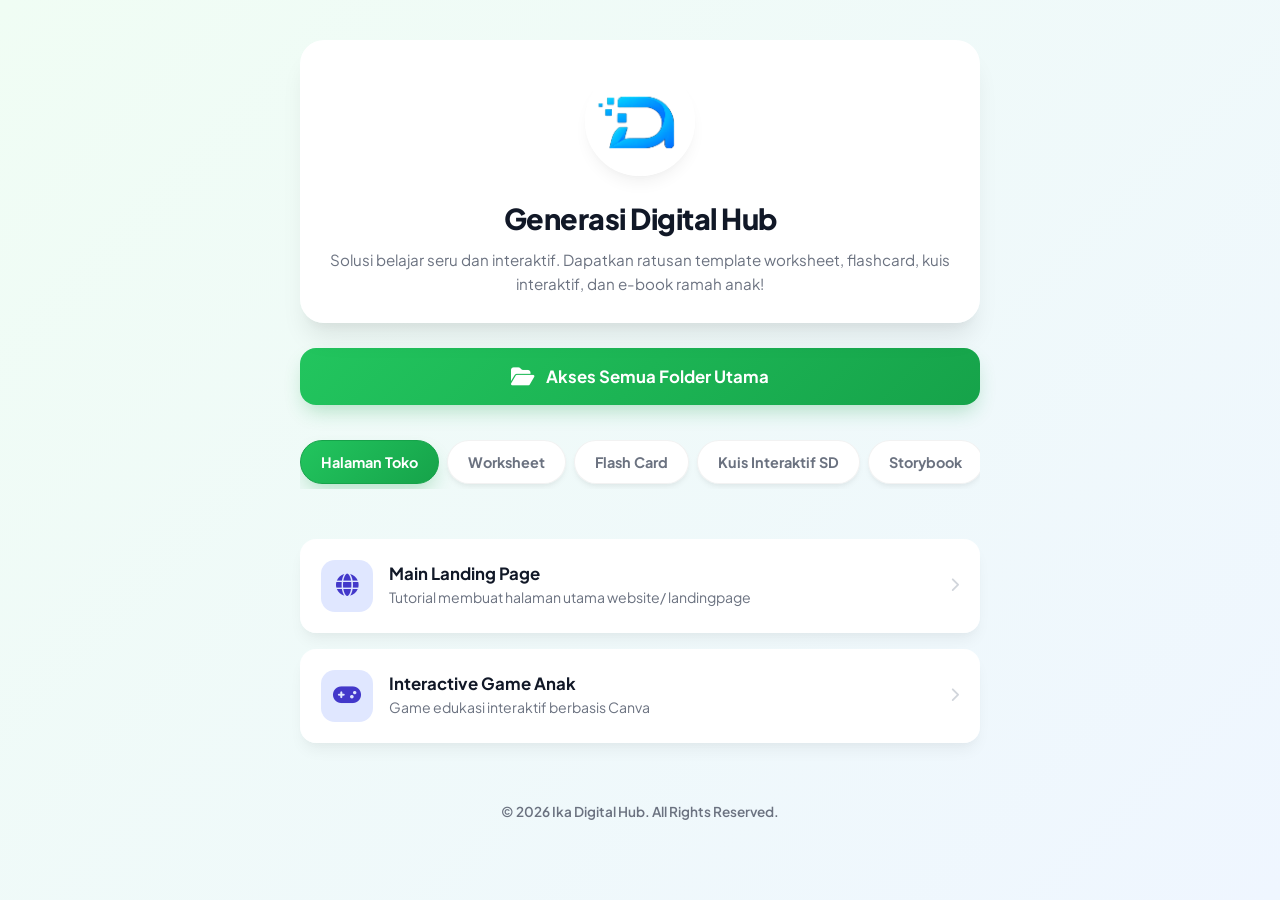
==== commit 15413968: "update lagi" ====
--- a/index.html
+++ b/index.html
@@ -60,7 +60,7 @@
         </button>
       </div>
 
-      <!-- ================= KATEGORI: HALAMAN TOKO ================= -->
+      <!-- ================= KATEGORI: HALAMAN ================= -->
       <div id="landing" class="tab-content active">
         <div class="grid-links">
           <a
@@ -473,7 +473,7 @@
 
       <!-- Footer -->
       <footer>
-        <p>&copy; 2026 Generasi Digital Hub. All Rights Reserved.</p>
+        <p>&copy; 2026 Ika Digital Hub. All Rights Reserved.</p>
       </footer>
     </div>
 
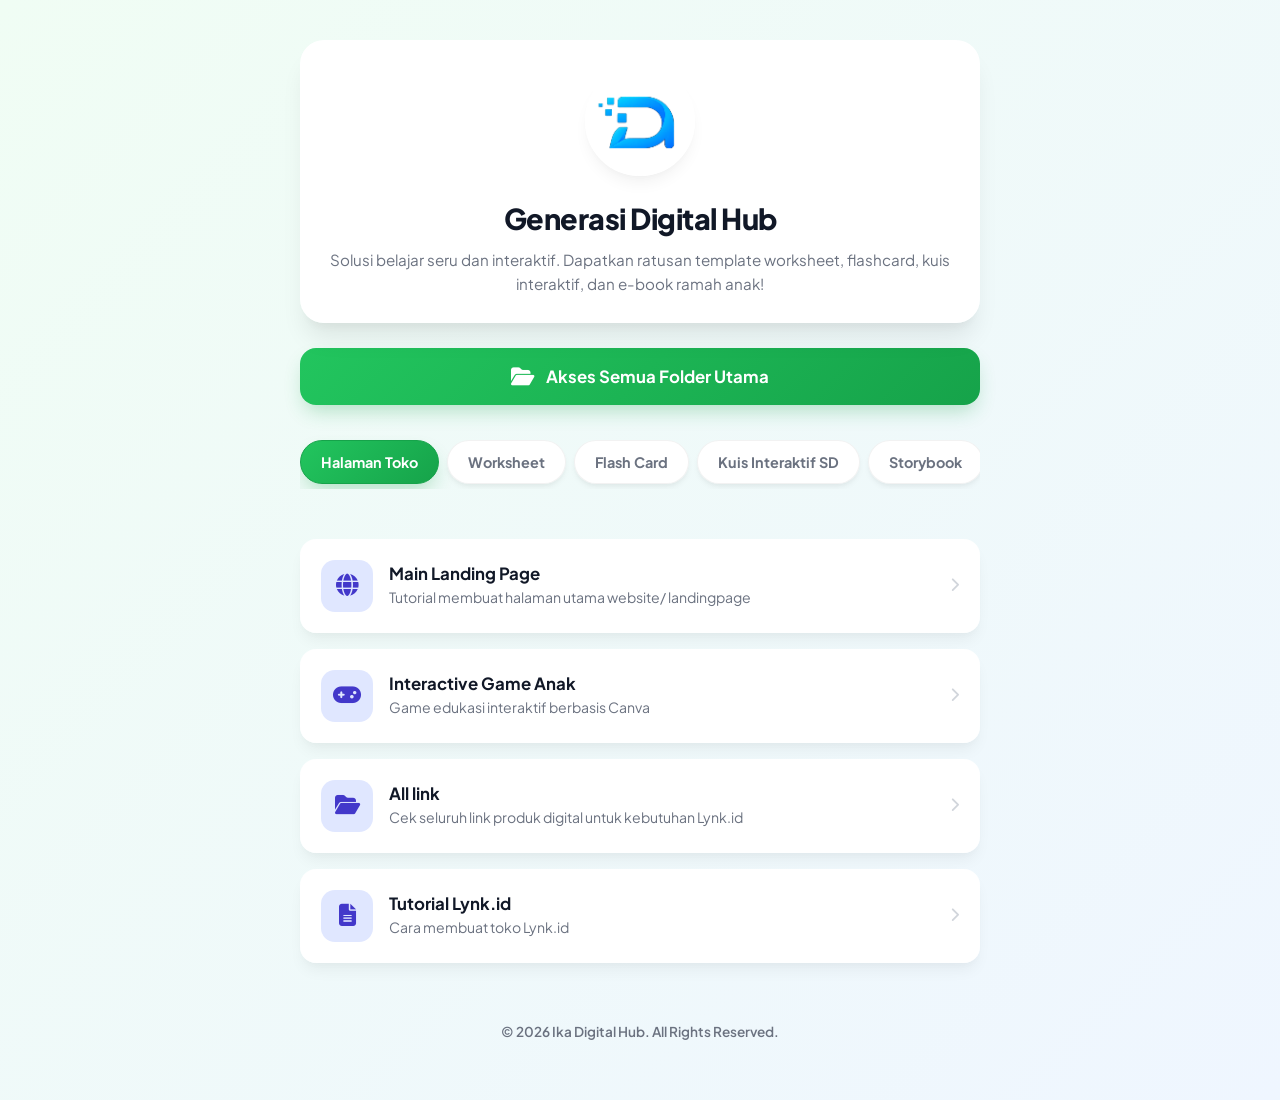
==== commit 195d64cf: "Update lagi 2" ====
--- a/index.html
+++ b/index.html
@@ -95,6 +95,39 @@
             </div>
             <i class="fa-solid fa-chevron-right arrow-right"></i>
           </a>
+          <a
+            href="https://sites.google.com/view/generasi554/link-produk"
+            target="_blank"
+            class="link-card"
+          >
+            <div class="link-info">
+              <div class="link-icon icon-lp">
+                <i class="fa-solid fa-folder-open"></i>
+              </div>
+              <div class="link-details">
+                <h3>All link</h3>
+                <p>Cek seluruh link produk digital untuk kebutuhan Lynk.id</p>
+              </div>
+            </div>
+            <i class="fa-solid fa-chevron-right arrow-right"></i>
+          </a>
+          <a
+            href="https://sites.google.com/view/adam-akmal-arsyad/tutorial"
+            target="_blank"
+            class="link-card"
+          >
+            <div class="link-info">
+              <div class="link-icon icon-lp">
+                <i class="fa-solid fa-file-lines"></i>
+              </div>
+              <div class="link-details">
+                <h3>Tutorial Lynk.id</h3>
+                <p>Cara membuat toko Lynk.id</p>
+              </div>
+            </div>
+            <i class="fa-solid fa-chevron-right arrow-right"></i>
+          </a>
+
           <!-- <a
             href="https://digital-produk554.my.canva.site/"
             target="_blank"
